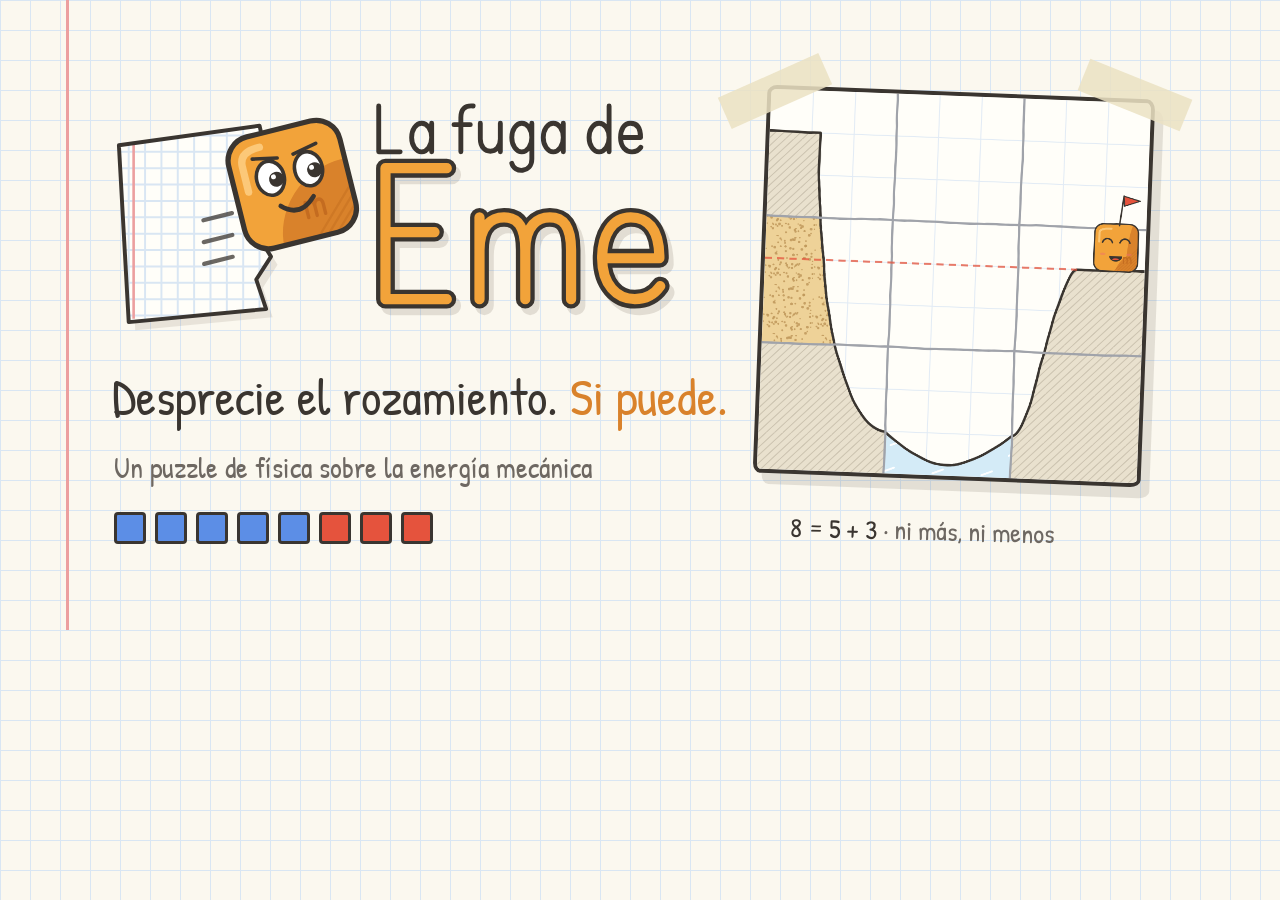
==== arte/compartir.html @ 966a1698 "Imagen para compartir el enlace Imagen de 1200 × 630 para la vista previa en redes y chats: logo, le" ====
<!DOCTYPE html>
<html lang="es">
<head>
  <meta charset="utf-8">
  <title>Imagen para compartir · La fuga de Eme</title>
  <!--
    Composición de la imagen para compartir (1200 × 630). Se convierte en img/compartir.png con:
      chrome --headless --screenshot=img/compartir.png --window-size=1200,630 --virtual-time-budget=5000 http://localhost:8765/arte/compartir.html
    El tablero lo dibuja el propio código del juego.
  -->
  <link href="https://fonts.googleapis.com/css2?family=Patrick+Hand&display=swap" rel="stylesheet">
  <style>
    :root { --papel: #fbf8ef; --cuadri: #d9e6f3; --lapiz: #3a3530; --suave: #6e6862; --naranja-o: #d9822b; }
    html, body { margin: 0; width: 1200px; height: 630px; overflow: hidden; }
    body {
      position: relative; font-family: "Patrick Hand", cursive; color: var(--lapiz);
      background-color: var(--papel);
      background-image: linear-gradient(var(--cuadri) 1.5px, transparent 1.5px), linear-gradient(90deg, var(--cuadri) 1.5px, transparent 1.5px);
      background-size: 30px 30px;
    }
    body::before { content: ""; position: absolute; left: 66px; top: 0; bottom: 0; width: 3px; background: #ec9f9f; }
    .logo { position: absolute; left: 96px; top: 70px; width: 610px; }
    .lema { position: absolute; left: 112px; top: 372px; margin: 0; font-size: 50px; line-height: 1; }
    .lema b { font-weight: normal; color: var(--naranja-o); }
    .sub { position: absolute; left: 114px; top: 448px; margin: 0; font-size: 29px; color: var(--suave); }
    .julitos { position: absolute; left: 114px; top: 512px; display: flex; gap: 9px; }
    .julitos i { width: 32px; height: 32px; border: 3px solid var(--lapiz); border-radius: 4px; box-sizing: border-box; }
    .ep { background: #5c8ee6; } .ec { background: #f7d046; } .calor { background: #e5533d; }
    .tarjeta {
      position: absolute; left: 760px; top: 92px; width: 380px; height: 380px;
      border: 4px solid var(--lapiz); border-radius: 10px 8px 11px 7px / 8px 11px 7px 10px;
      background: #fffef9; box-shadow: 9px 11px 0 rgba(80, 70, 60, 0.14);
      transform: rotate(2.2deg); overflow: hidden;
    }
    .tarjeta canvas { display: block; width: 100%; height: 100%; }
    .cinta { position: absolute; width: 110px; height: 34px; background: rgba(236, 226, 196, 0.85); }
    .c1 { left: 720px; top: 74px; transform: rotate(-24deg); }
    .c2 { left: 1080px; top: 78px; transform: rotate(22deg); }
    .pie { position: absolute; left: 790px; top: 512px; margin: 0; font-size: 27px; color: var(--suave); transform: rotate(1.5deg); }
    .pie b { font-weight: normal; color: var(--lapiz); }
  </style>
</head>
<body>
  <img class="logo" src="../img/logo.svg" alt="">
  <p class="lema">Desprecie el rozamiento. <b>Si puede.</b></p>
  <p class="sub">Un puzzle de física sobre la energía mecánica</p>
  <div class="julitos"><i class="ep"></i><i class="ep"></i><i class="ep"></i><i class="ep"></i><i class="ep"></i><i class="calor"></i><i class="calor"></i><i class="calor"></i></div>
  <div class="tarjeta"><canvas id="tablero"></canvas></div>
  <div class="cinta c1"></div><div class="cinta c2"></div>
  <p class="pie"><b>8 = 5 + 3</b> · ni más, ni menos</p>

  <script type="module">
    import { NIVEL } from '../js/nivel.js';
    import { dibujarTablero, dibujarEme, vistaTablero } from '../js/dibujo.js';

    await document.fonts.load('20px "Patrick Hand"');
    const cv = document.getElementById('tablero');
    const W = 372, dpr = 2;
    cv.width = cv.height = W * dpr;
    const ctx = cv.getContext('2d');
    ctx.scale(dpr, dpr);
    const pieza = (id) => NIVEL.piezas.find((p) => p.id === id);
    dibujarTablero(ctx, W, NIVEL, { 4: pieza('rampa-arena'), 8: pieza('hondonada-hielo') });
    // Eme en la meta, con la bandera de sombrero
    const v = vistaTablero(W);
    const [x, y] = v.px(NIVEL.meta.bandera - 0.25, NIVEL.meta.altura);
    dibujarEme(ctx, x, y - v.k * 0.55, v.k * 1.08, { expr: 'win', bandera: true, seed: 6, sy: 1.04, sx: 0.96 });
    document.body.dataset.listo = '1';
  </script>
</body>
</html>
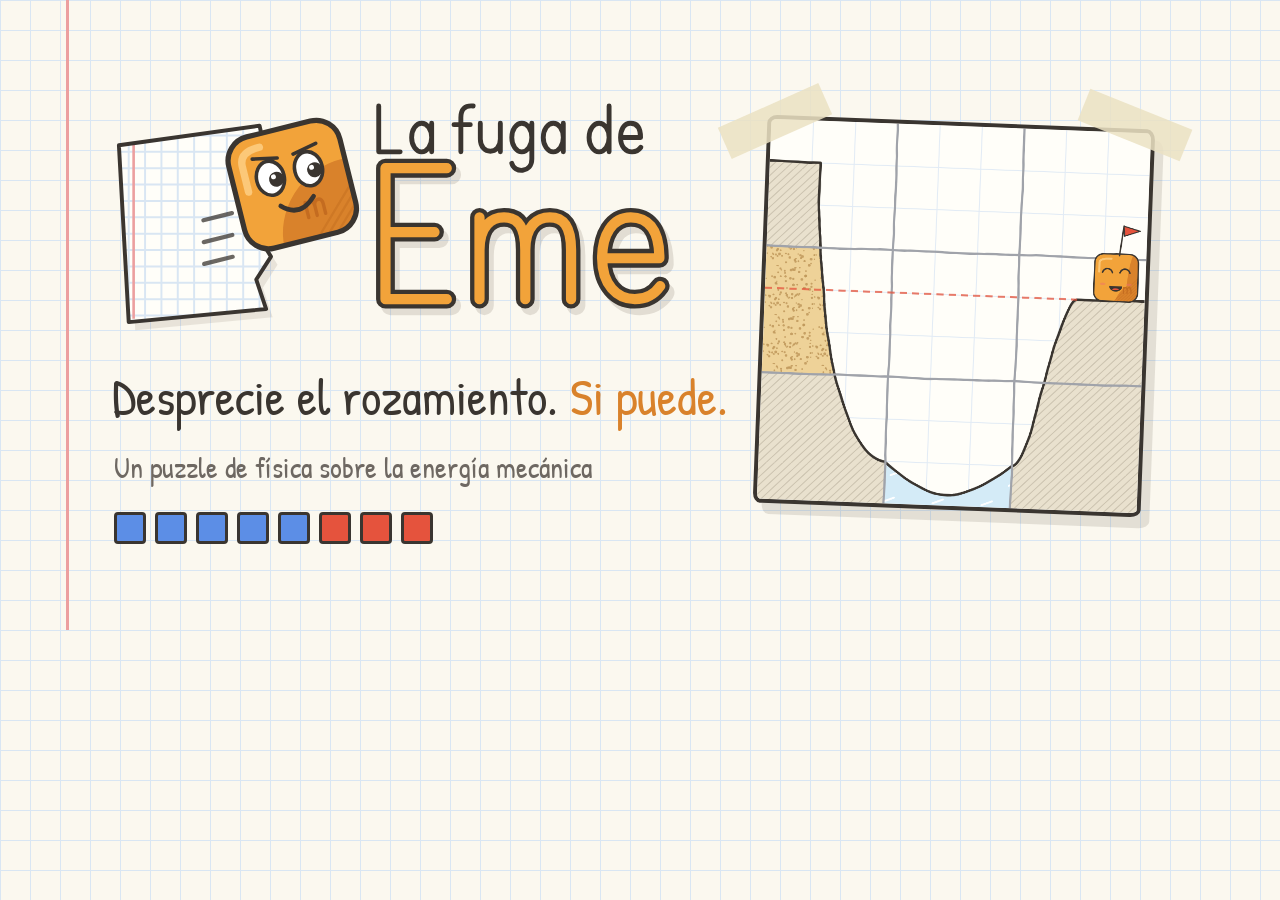
==== commit 7b9e1636: "Imagen para compartir sin la cuenta «8 = 5 + 3» Se quita el pie con la cuenta y se centra en vertica" ====
--- a/arte/compartir.html
+++ b/arte/compartir.html
@@ -27,17 +27,15 @@
     .julitos i { width: 32px; height: 32px; border: 3px solid var(--lapiz); border-radius: 4px; box-sizing: border-box; }
     .ep { background: #5c8ee6; } .ec { background: #f7d046; } .calor { background: #e5533d; }
     .tarjeta {
-      position: absolute; left: 760px; top: 92px; width: 380px; height: 380px;
+      position: absolute; left: 760px; top: 122px; width: 380px; height: 380px;
       border: 4px solid var(--lapiz); border-radius: 10px 8px 11px 7px / 8px 11px 7px 10px;
       background: #fffef9; box-shadow: 9px 11px 0 rgba(80, 70, 60, 0.14);
       transform: rotate(2.2deg); overflow: hidden;
     }
     .tarjeta canvas { display: block; width: 100%; height: 100%; }
     .cinta { position: absolute; width: 110px; height: 34px; background: rgba(236, 226, 196, 0.85); }
-    .c1 { left: 720px; top: 74px; transform: rotate(-24deg); }
-    .c2 { left: 1080px; top: 78px; transform: rotate(22deg); }
-    .pie { position: absolute; left: 790px; top: 512px; margin: 0; font-size: 27px; color: var(--suave); transform: rotate(1.5deg); }
-    .pie b { font-weight: normal; color: var(--lapiz); }
+    .c1 { left: 720px; top: 104px; transform: rotate(-24deg); }
+    .c2 { left: 1080px; top: 108px; transform: rotate(22deg); }
   </style>
 </head>
 <body>
@@ -47,7 +45,6 @@
   <div class="julitos"><i class="ep"></i><i class="ep"></i><i class="ep"></i><i class="ep"></i><i class="ep"></i><i class="calor"></i><i class="calor"></i><i class="calor"></i></div>
   <div class="tarjeta"><canvas id="tablero"></canvas></div>
   <div class="cinta c1"></div><div class="cinta c2"></div>
-  <p class="pie"><b>8 = 5 + 3</b> · ni más, ni menos</p>
 
   <script type="module">
     import { NIVEL } from '../js/nivel.js';
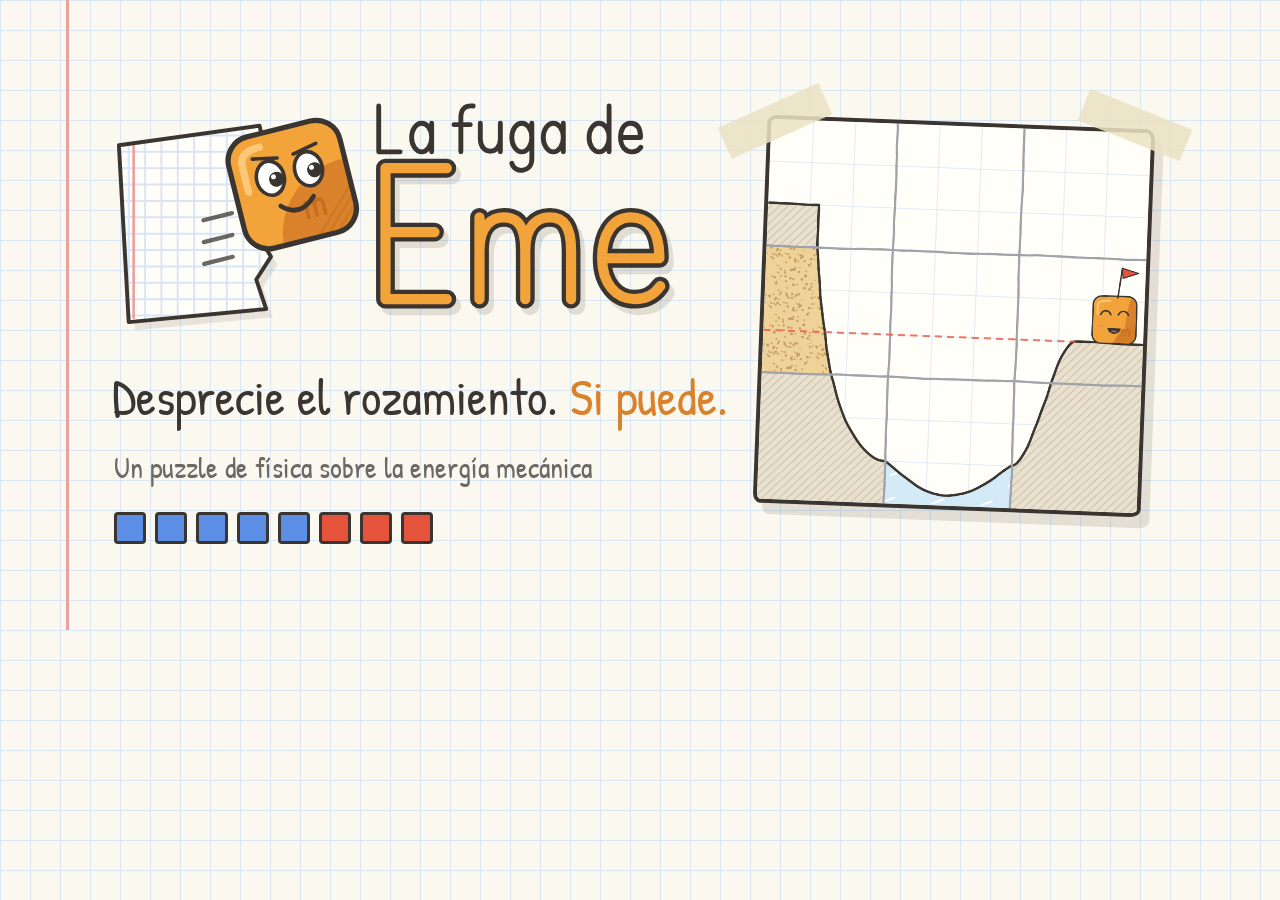
==== commit ad50b0be: "Bajadas y rampas: nombres unificados; nivel 6 con dos bajadas iguales Las piezas que bajan pasan a l" ====
--- a/arte/compartir.html
+++ b/arte/compartir.html
@@ -47,7 +47,8 @@
   <div class="cinta c1"></div><div class="cinta c2"></div>
 
   <script type="module">
-    import { NIVEL } from '../js/nivel.js';
+    import { usarNivel } from '../js/nivel.js';
+    const NIVEL = usarNivel(3);   // el tablero de la imagen es el del nivel 3 («Ni más, ni menos»)
     import { dibujarTablero, dibujarEme, vistaTablero } from '../js/dibujo.js';
 
     await document.fonts.load('20px "Patrick Hand"');
@@ -57,7 +58,7 @@
     const ctx = cv.getContext('2d');
     ctx.scale(dpr, dpr);
     const pieza = (id) => NIVEL.piezas.find((p) => p.id === id);
-    dibujarTablero(ctx, W, NIVEL, { 4: pieza('rampa-arena'), 8: pieza('hondonada-hielo') });
+    dibujarTablero(ctx, W, NIVEL, { 4: pieza('bajada-arena'), 8: pieza('hondonada-hielo') });
     // Eme en la meta, con la bandera de sombrero
     const v = vistaTablero(W);
     const [x, y] = v.px(NIVEL.meta.bandera - 0.25, NIVEL.meta.altura);
